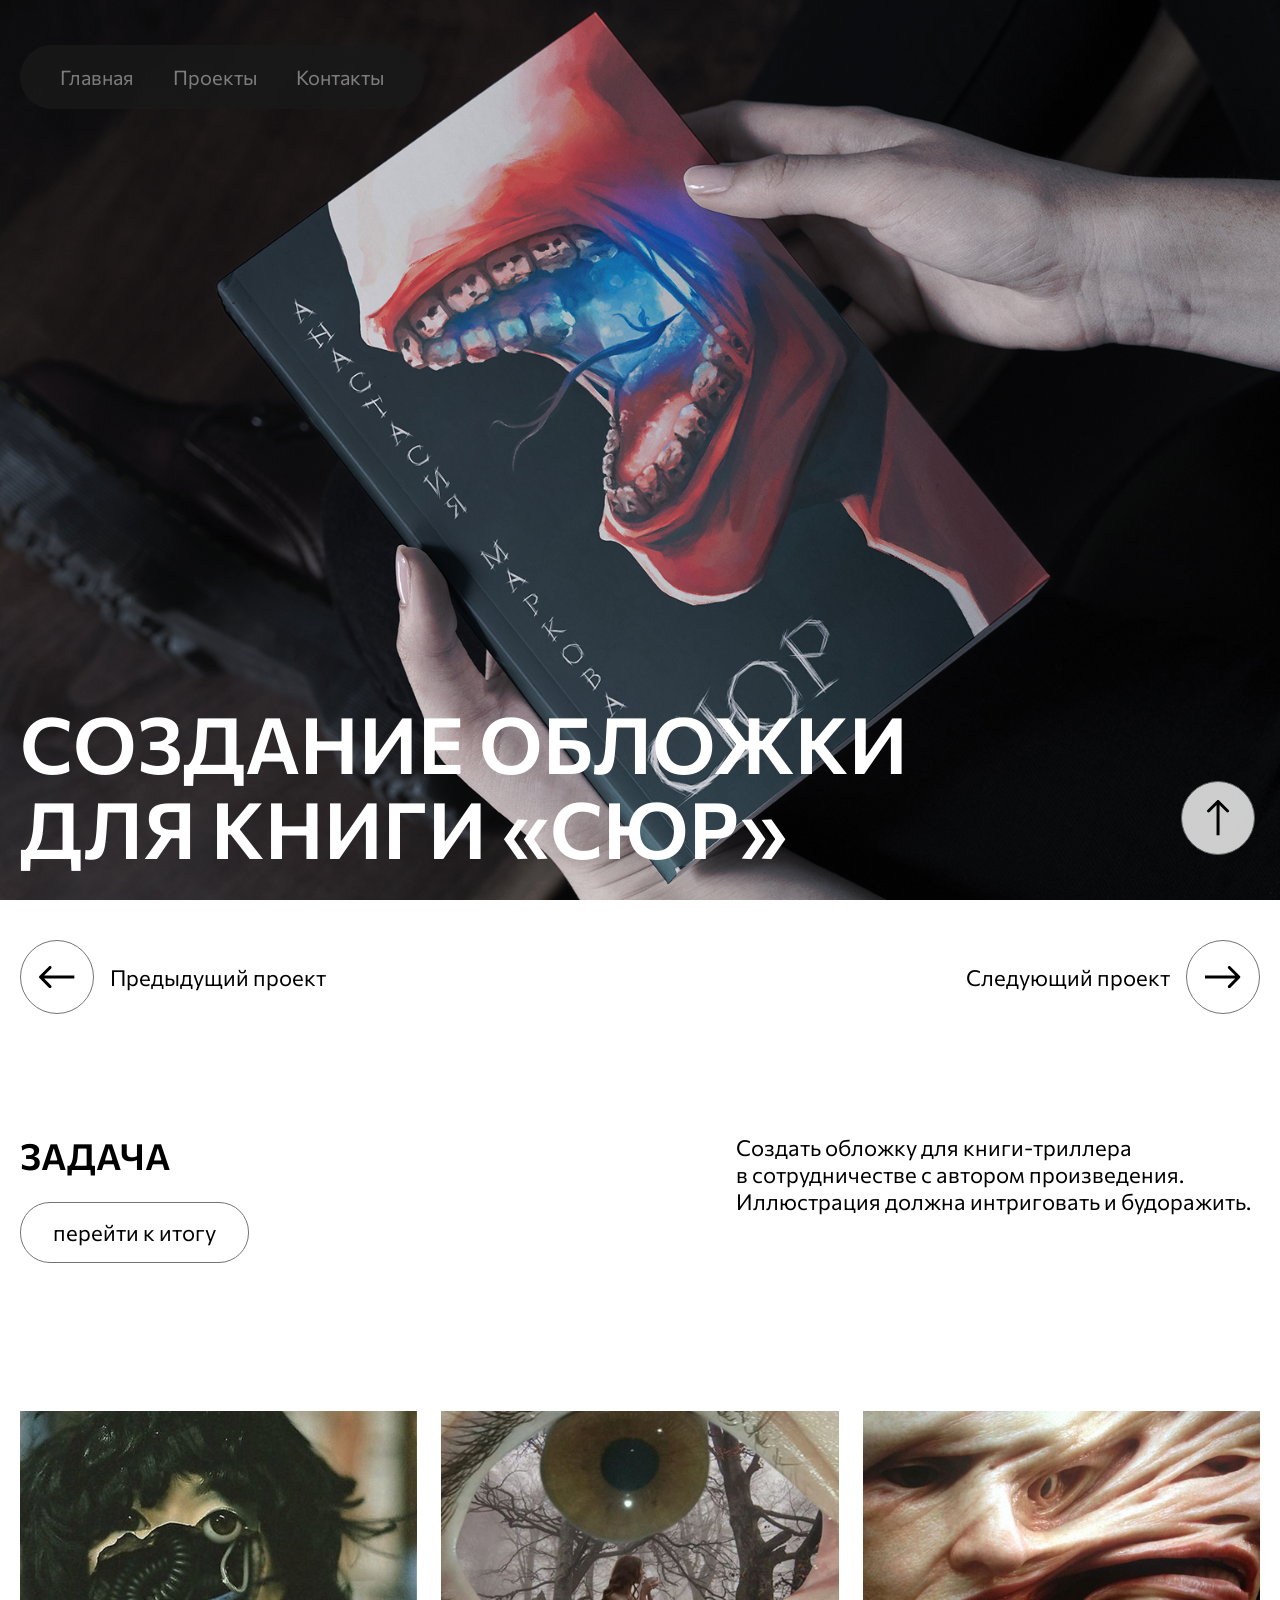
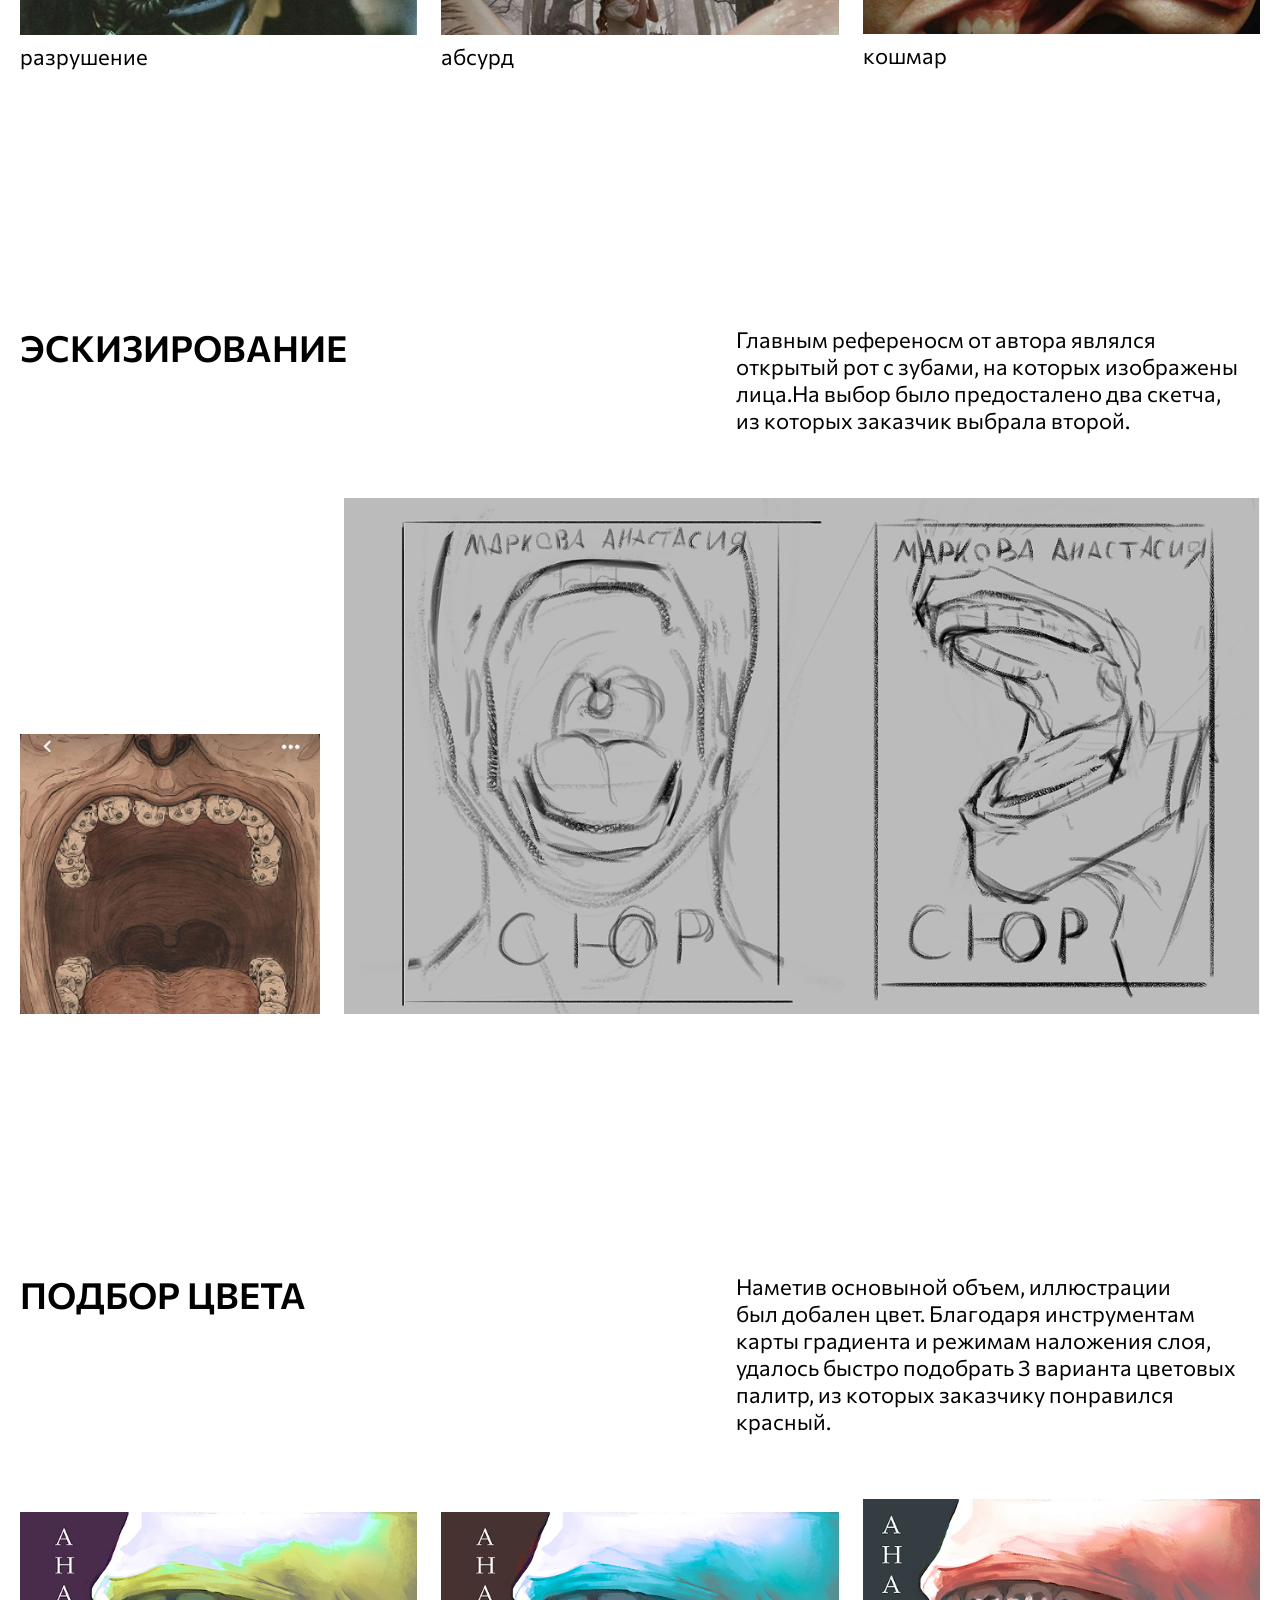
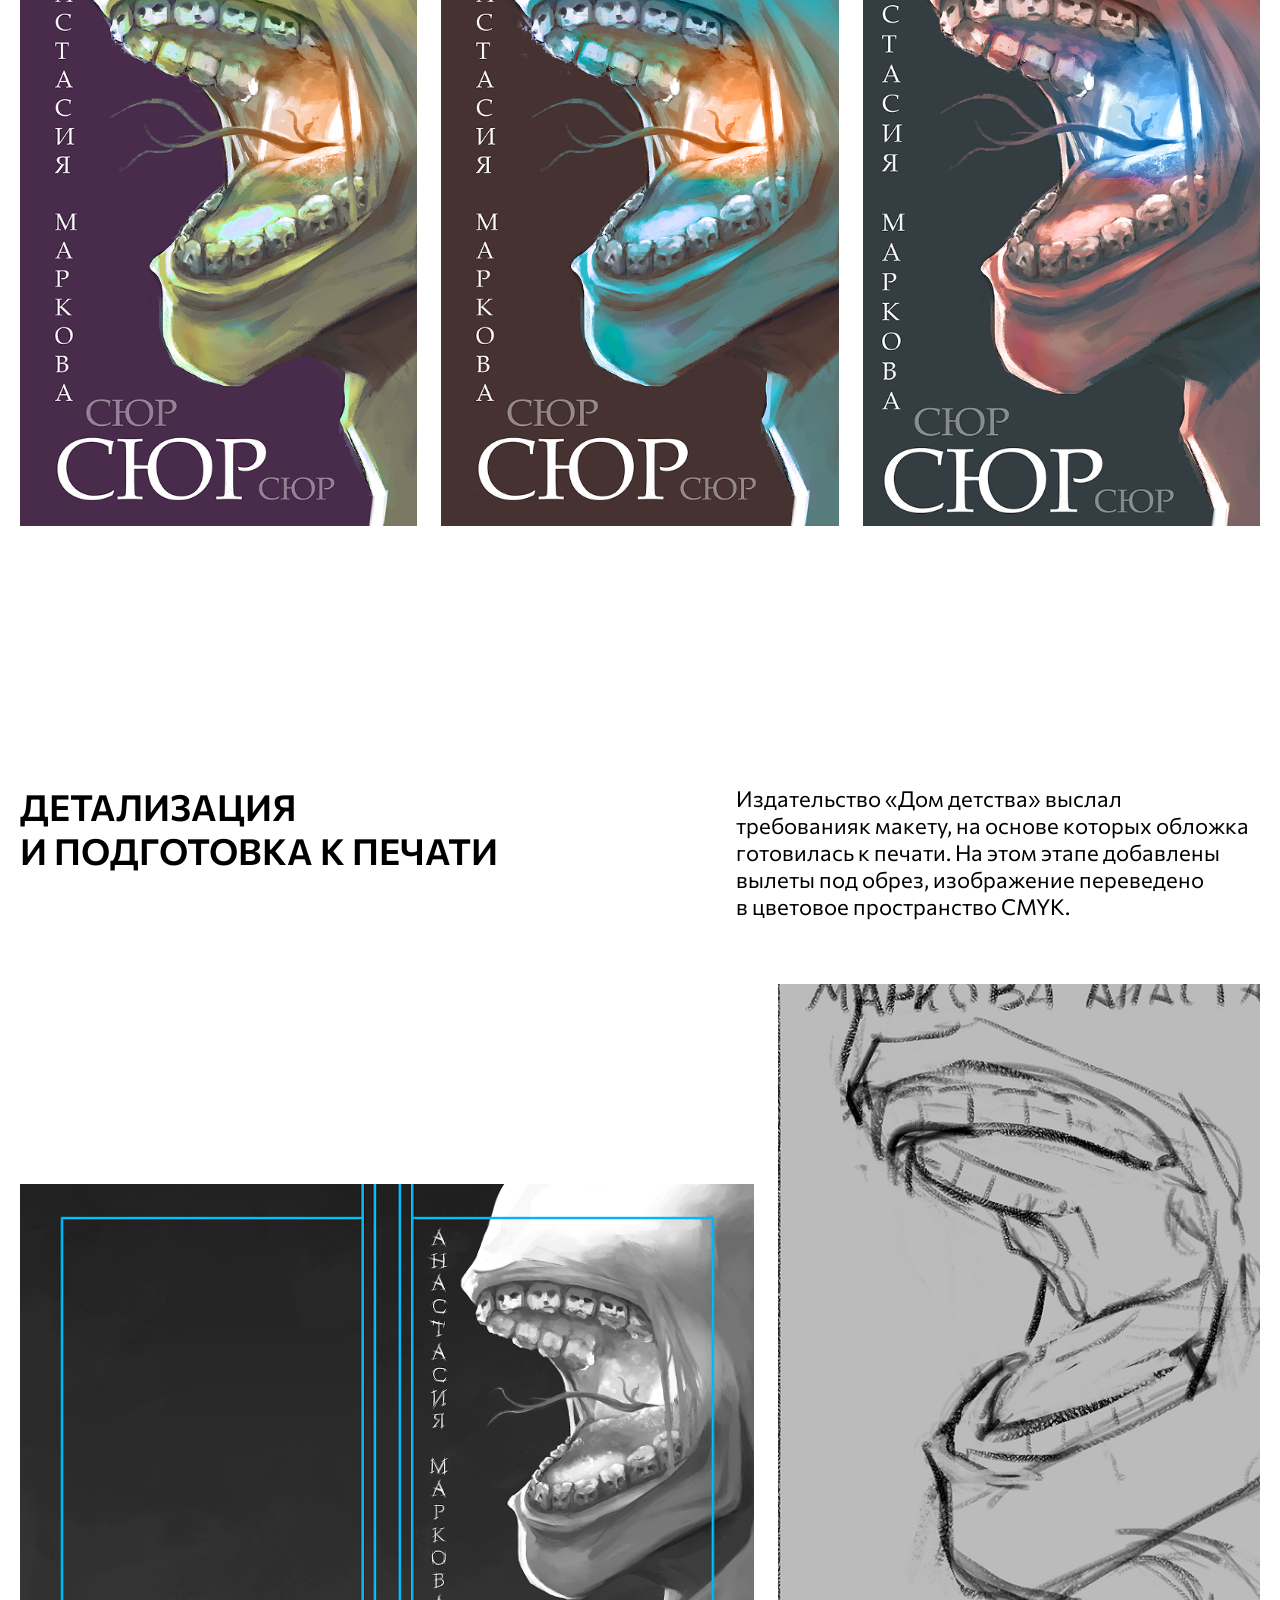
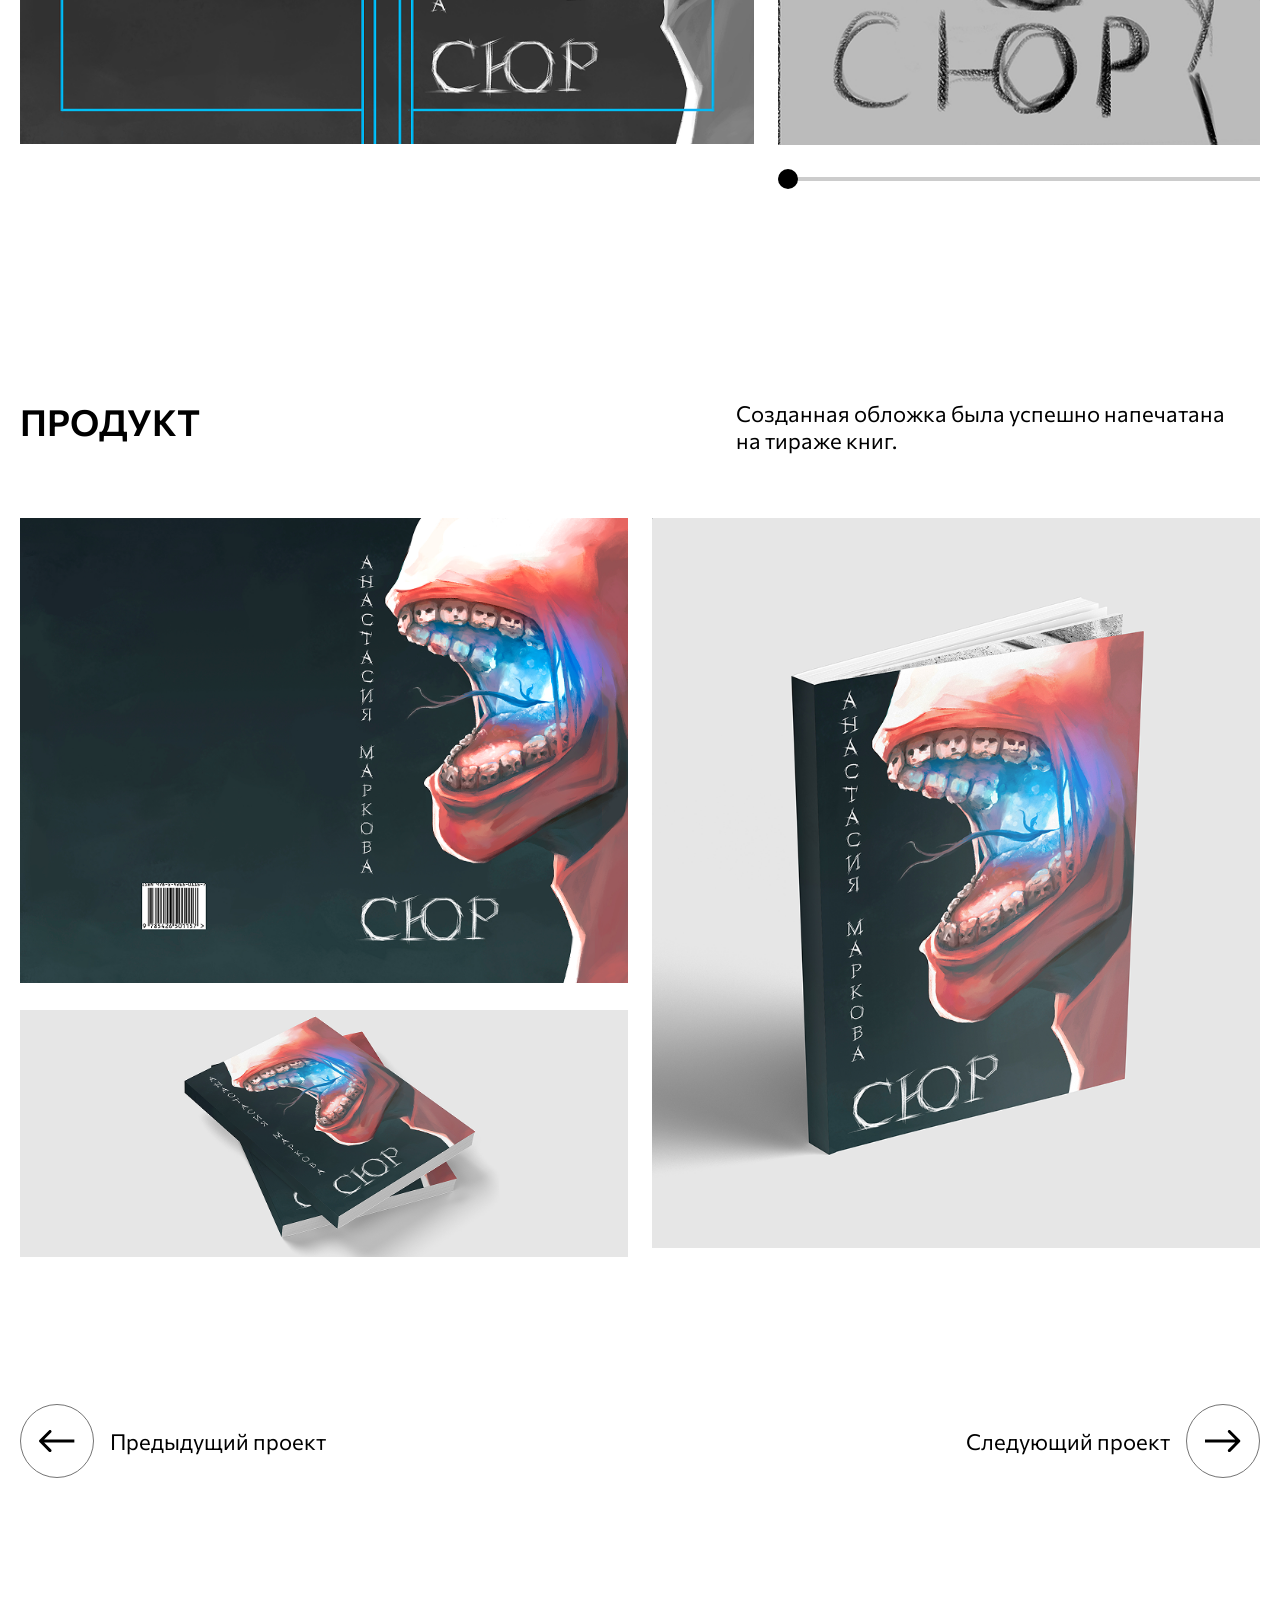
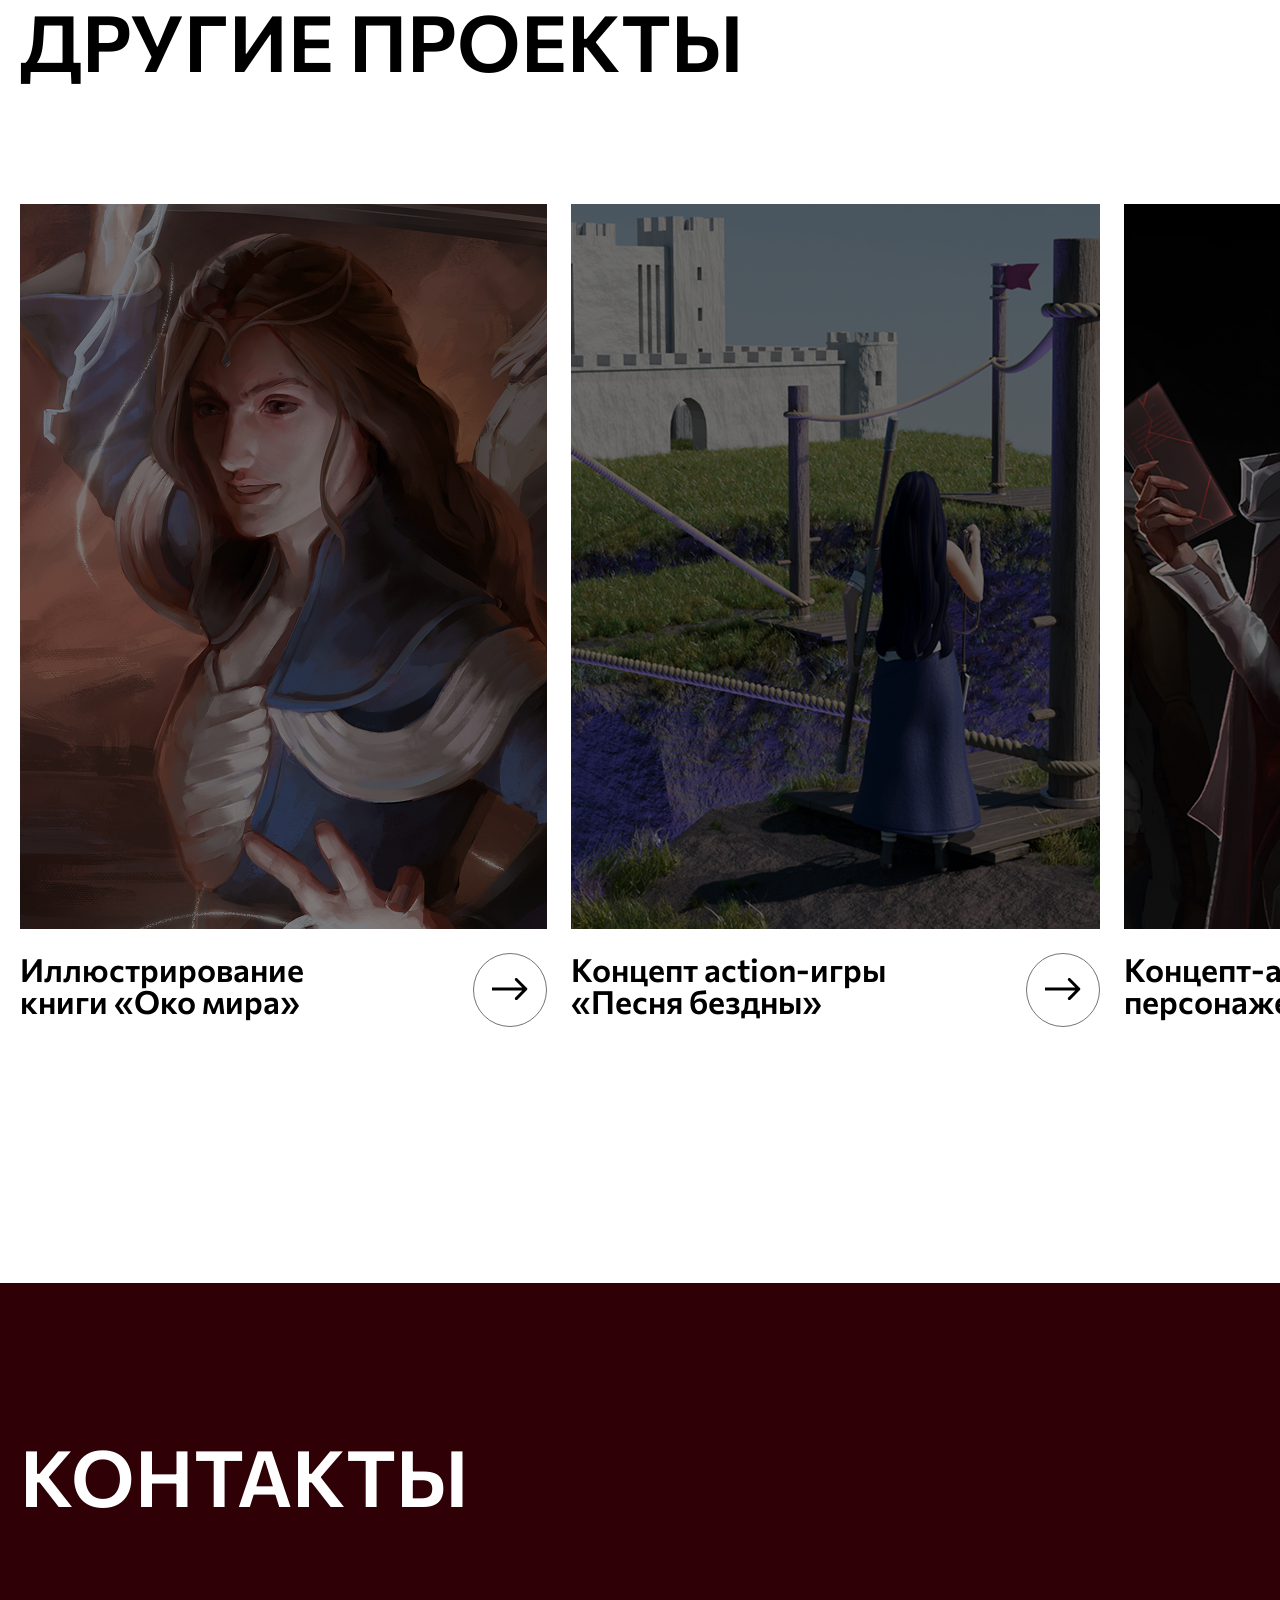
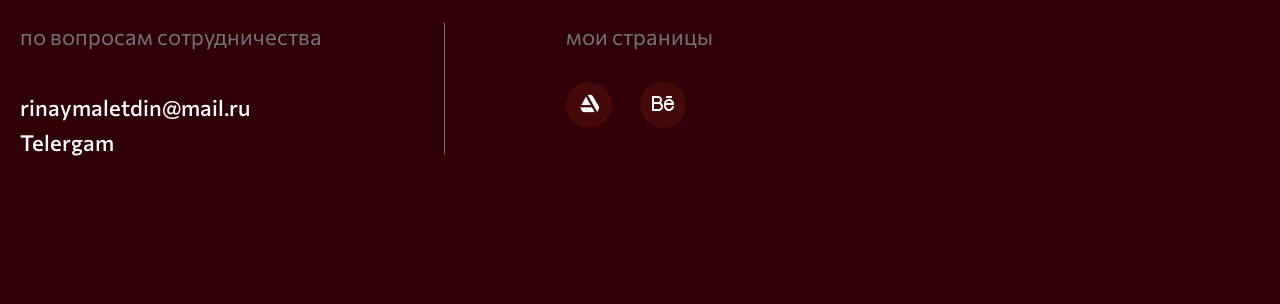
==== book.html @ d63401e6 "all" ====
<!DOCTYPE html>
<html lang="ru">
<head>
    <meta charset="UTF-8">
    <link rel="stylesheet" href="css/normalize.css">
    <link rel="stylesheet" href="css/reset.css">
    <link rel="stylesheet" type="text/css" href="css/main.css">
    <link rel="stylesheet" type="text/css" href="css/bloks.css">
    <link rel="stylesheet" type="text/css" href="css/glavnaya.css">
    <meta name="viewport" content="width=device-width, initial-scale=1.0">
    <title>Создание обложки
        для книги «Сюр»</title>
    <link rel="icon" href="assets/icons/logo-def.png" type="image/x-icon">
</head>
<body>

    <div class="container">
        <div class="navigation">
            <a href="index.html" class="navig" >Главная</a>
            <a href="" class="navig" id="scroll_proj">Проекты</a>
            <a href="" class="navig" id="scroll_info">Контакты</a>
        </div>
        
    </div>

    <div class="up_block" id="scroll_up">
        <div class="round up">
            <svg width="23" height="36" viewBox="0 0 23 36" fill="none" xmlns="http://www.w3.org/2000/svg">
                <path d="M12.1075 0.439373C11.5217 -0.146412 10.572 -0.146412 9.98622 0.439373L0.440274 9.98532C-0.145513 10.5711 -0.145513 11.5208 0.440274 12.1066C1.02606 12.6924 1.97581 12.6924 2.56159 12.1066L11.0469 3.62136L19.5322 12.1066C20.1179 12.6924 21.0677 12.6924 21.6535 12.1066C22.2393 11.5208 22.2393 10.5711 21.6535 9.98532L12.1075 0.439373ZM11.0469 35.3462L12.5469 35.3462L12.5469 1.50003L11.0469 1.50003L9.54688 1.50003L9.54688 35.3462L11.0469 35.3462Z" fill="black"/>
            </svg>
                                            
        </div>
    </div>

    <section class="shapka" id="scroll_up_end" style="background-image: url('../assets/images/book/shapo.png')">
        <div class="container">
            <h1 class="title">Создание обложки
                для&nbsp;книги&nbsp;«Сюр»</h1>
        </div>
    </section>

    <section class="poject">
        <div class="container">

            <div class="nextprev top">
                <div class="but_text">
                    <a href="game.html">
                        <div class="round left">
                            <svg width="36" height="23" viewBox="0 0 36 23" fill="none" xmlns="http://www.w3.org/2000/svg">
                                <path d="M0.440838 9.98524C-0.144947 10.571 -0.144947 11.5208 0.440838 12.1066L9.98678 21.6525C10.5726 22.2383 11.5223 22.2383 12.1081 21.6525C12.6939 21.0667 12.6939 20.117 12.1081 19.5312L3.62282 11.0459L12.1081 2.56062C12.6939 1.97483 12.6939 1.02508 12.1081 0.439297C11.5223 -0.14649 10.5726 -0.14649 9.98678 0.439297L0.440838 9.98524ZM35.3477 11.0459L35.3477 9.5459L1.5015 9.5459L1.5015 11.0459L1.5015 12.5459L35.3477 12.5459L35.3477 11.0459Z" fill="black"/>
                            </svg>                            
                        </div>
                    </a>

                    <p>Предыдущий проект</p>
                </div>

                <div class="but_text">
                    <p>Следующий проект</p>
                    <a href="pers.html">
                        <div class="round right">
                            <svg width="36" height="23" viewBox="0 0 36 23" fill="none" xmlns="http://www.w3.org/2000/svg">
                                <path d="M34.9068 12.1066C35.4926 11.5208 35.4926 10.571 34.9068 9.98524L25.3609 0.439297C24.7751 -0.14649 23.8253 -0.14649 23.2396 0.439297C22.6538 1.02508 22.6538 1.97483 23.2396 2.56062L31.7248 11.0459L23.2396 19.5312C22.6538 20.117 22.6538 21.0667 23.2396 21.6525C23.8253 22.2383 24.7751 22.2383 25.3609 21.6525L34.9068 12.1066ZM0 11.0459L-2.68527e-08 12.5459L33.8462 12.5459L33.8462 11.0459L33.8462 9.5459L2.68527e-08 9.5459L0 11.0459Z" fill="black"/>
                                </svg>                       
                        </div>
                    </a>
                </div>
            </div>





            <section class="reference block">

                <div class="podpis">
                    <div class="ref_left">
                        <h3>Задача</h3>
                        <div class="itog" id="scroll_itog">
                                <p>перейти к итогу</p>
                        </div>
                    </div>
                    <div class="ref_right">
                        <p>Создать обложку для&nbsp;книги-триллера в&nbsp;сотрудничестве с&nbsp;автором произведения. Иллюстрация должна интриговать и&nbsp;будоражить.</p>
                    </div>
                
                </div>

                <div class="three">
                    <div class="im_text">
                            <img src="assets/images/book/ref_1.png" alt="">
                            <p>разрушение</p>
                    </div>
                    <div class="im_text">
                            <img src="assets/images/book/ref_2.png" alt="">
                            <p>абсурд</p>
                    </div>
                    <div class="im_text">
                            <img src="assets/images/book/ref_3.png" alt="">
                            <p>кошмар</p>
                    </div>
                </div>
            </section>

            <section>
                <div class="article">
                    <h3>Эскизирование</h3>
                    <p>Главным референосм от&nbsp;автора являлся открытый рот с&nbsp;зубами, на&nbsp;которых изображены лица.На&nbsp;выбор было предосталено два скетча, из&nbsp;которых заказчик выбрала второй. </p>
                </div>
                <div class="with_little">
                    <div>
                        <img src="assets/images/book/tee.png" alt="">
                    </div>
                    <div>
                        <img src="assets/images/book/esk.png" alt="">
                    </div>
                </div>
            </section>

            <section>
                <div class="article">
                    <h3>Подбор цвета</h3>
                    <p>Наметив основыной объем, иллюстрации был&nbsp;добален цвет. Благодаря инструментам карты градиента и&nbsp;режимам наложения слоя, удалось быстро подобрать 3&nbsp;варианта цветовых палитр, из&nbsp;которых заказчику понравился красный. </p>
                </div>
                <div class="setka_3">
                    <div>
                        <img src="assets/images/book/col_1.png" alt="">
                    </div>
                    <div>
                        <img src="assets/images/book/col_2.png" alt="">
                    </div>
                    <div>
                        <img src="assets/images/book/col_3.png" alt="">
                    </div>
                </div>
            </section>

            <section>
                <div class="article">
                    <h3>Детализация <br>
                        и&nbsp;подготовка к&nbsp;печати</h3>
                    <p>Издательство «Дом детства» выслал требованияк макету, на&nbsp;основе которых обложка готовилась
                        к&nbsp;печати. На&nbsp;этом этапе добавлены вылеты
                        под&nbsp;обрез, изображение переведено в&nbsp;цветовое пространство CMYK.</p>
                </div>
                <div class="with_little">
                    <img src="assets/images/book/layout.png" alt="">
                        <div class="slider" style="padding-bottom: 0px;">
                            <div class="slider_image">
                                <img id="sliderImage2" src="assets/images/book/monstr_1.png" alt="">
                            </div>
                    
                            <div class="pols" style="padding-bottom: 0px; margin-bottom: -40px;">
                                <input 
                                    type="range" 
                                    min="1" 
                                    max="4" 
                                    step="1" 
                                    value="1" 
                                    class="range small"
                                    id="rangeSlider2"
                                >
                            </div>
                        </div>
                    </div>
            </section>

            <section class="l_one_r_two block end" id="scroll_itog_end">
                <div class="article">
                    <h3>Продукт</h3>
                    <p>Созданная обложка была успешно напечатана
                        на&nbsp;тираже книг.</p>
                </div>
                <div class="two">
                    <div class="vertic_two">
                        <div>
                            <img src="assets/images/book/cover.png" alt="">
                        </div>
                        <div>
                            <img src="assets/images/book/mock_small.png" alt="">
                        </div>
                    </div>
                    <div>
                        <img src="assets/images/book/mock_up.png" alt="">
                    </div>

                </div>
            </section>










        <div class="nextprev bott">
            <div class="but_text">
                <a href="game.html">
                    <div class="round left">
                        <svg width="36" height="23" viewBox="0 0 36 23" fill="none" xmlns="http://www.w3.org/2000/svg">
                            <path d="M0.440838 9.98524C-0.144947 10.571 -0.144947 11.5208 0.440838 12.1066L9.98678 21.6525C10.5726 22.2383 11.5223 22.2383 12.1081 21.6525C12.6939 21.0667 12.6939 20.117 12.1081 19.5312L3.62282 11.0459L12.1081 2.56062C12.6939 1.97483 12.6939 1.02508 12.1081 0.439297C11.5223 -0.14649 10.5726 -0.14649 9.98678 0.439297L0.440838 9.98524ZM35.3477 11.0459L35.3477 9.5459L1.5015 9.5459L1.5015 11.0459L1.5015 12.5459L35.3477 12.5459L35.3477 11.0459Z" fill="black"/>
                        </svg>                            
                    </div>
                </a>

                <p>Предыдущий проект</p>
            </div>

            <div class="but_text">
                <p>Следующий проект</p>
                <a href="pers.html">
                    <div class="round right">
                        <svg width="36" height="23" viewBox="0 0 36 23" fill="none" xmlns="http://www.w3.org/2000/svg">
                            <path d="M34.9068 12.1066C35.4926 11.5208 35.4926 10.571 34.9068 9.98524L25.3609 0.439297C24.7751 -0.14649 23.8253 -0.14649 23.2396 0.439297C22.6538 1.02508 22.6538 1.97483 23.2396 2.56062L31.7248 11.0459L23.2396 19.5312C22.6538 20.117 22.6538 21.0667 23.2396 21.6525C23.8253 22.2383 24.7751 22.2383 25.3609 21.6525L34.9068 12.1066ZM0 11.0459L-2.68527e-08 12.5459L33.8462 12.5459L33.8462 11.0459L33.8462 9.5459L2.68527e-08 9.5459L0 11.0459Z" fill="black"/>
                            </svg>                       
                    </div>
                </a>
            </div>
        </div>
    </div>

</section>

<section class="other" id="end_scroll_proj">
            <div class="container">
                <h1>
                    Другие проекты
                </h1>
                <div class="hor_scroll">
                    <div class="kletka">
                        <div class="klet_im">
                            <a href="oko.html">
                                <img src="assets/images/other_oko.png" alt="">
                            </a>
                        </div>
                        <div class="kletka_niz">
                            <h4>
                                Иллюстрирование книги «Око&nbsp;мира»
                            </h4>
                            <a href="oko.html">
                                <div class="round right">
                                        <svg width="36" height="23" viewBox="0 0 36 23" fill="none" xmlns="http://www.w3.org/2000/svg" >
                                            <path  d="M34.9068 12.1066C35.4926 11.5208 35.4926 10.571 34.9068 9.98524L25.3609 0.439297C24.7751 -0.14649 23.8253 -0.14649 23.2396 0.439297C22.6538 1.02508 22.6538 1.97483 23.2396 2.56062L31.7248 11.0459L23.2396 19.5312C22.6538 20.117 22.6538 21.0667 23.2396 21.6525C23.8253 22.2383 24.7751 22.2383 25.3609 21.6525L34.9068 12.1066ZM0 11.0459L-2.68527e-08 12.5459L33.8462 12.5459L33.8462 11.0459L33.8462 9.5459L2.68527e-08 9.5459L0 11.0459Z" fill="black"/>
                                        </svg>                   
                                </div>
                             </a>
                        </div>
                    </div>
    
                    <div class="kletka">
                        <div class="klet_im">
                            <a href="game.html">
                                <img src="assets/images/other_game.png" alt="">
                            </a>
                        </div>
                        <div class="kletka_niz">
                            <h4>
                                Концепт action-игры «Песня бездны»
                            </h4>
                            <a href="game.html">
                                <div class="round right">
                                    <svg width="36" height="23" viewBox="0 0 36 23" fill="none" xmlns="http://www.w3.org/2000/svg">
                                        <path d="M34.9068 12.1066C35.4926 11.5208 35.4926 10.571 34.9068 9.98524L25.3609 0.439297C24.7751 -0.14649 23.8253 -0.14649 23.2396 0.439297C22.6538 1.02508 22.6538 1.97483 23.2396 2.56062L31.7248 11.0459L23.2396 19.5312C22.6538 20.117 22.6538 21.0667 23.2396 21.6525C23.8253 22.2383 24.7751 22.2383 25.3609 21.6525L34.9068 12.1066ZM0 11.0459L-2.68527e-08 12.5459L33.8462 12.5459L33.8462 11.0459L33.8462 9.5459L2.68527e-08 9.5459L0 11.0459Z" fill="black"/>
                                        </svg>                       
                                </div>
                            </a>
                        </div>
                    </div>
    
                    <div class="kletka">
                        <div class="klet_im">
                            <a href="pers.html">
                                <img src="assets/images/other_pers.png" alt="">
                            </a>
                        </div>
                        <div class="kletka_niz">
                            <h4>
                                Концепт-арт персонажей
                            </h4>
                            <a href="pers.html">
                                <div class="round right">
                                    <svg width="36" height="23" viewBox="0 0 36 23" fill="none" xmlns="http://www.w3.org/2000/svg">
                                        <path d="M34.9068 12.1066C35.4926 11.5208 35.4926 10.571 34.9068 9.98524L25.3609 0.439297C24.7751 -0.14649 23.8253 -0.14649 23.2396 0.439297C22.6538 1.02508 22.6538 1.97483 23.2396 2.56062L31.7248 11.0459L23.2396 19.5312C22.6538 20.117 22.6538 21.0667 23.2396 21.6525C23.8253 22.2383 24.7751 22.2383 25.3609 21.6525L34.9068 12.1066ZM0 11.0459L-2.68527e-08 12.5459L33.8462 12.5459L33.8462 11.0459L33.8462 9.5459L2.68527e-08 9.5459L0 11.0459Z" fill="black"/>
                                        </svg>                       
                                </div>
                            </a>
                        </div>
                    </div>
    
                    <div class="kletka">
                        <div class="klet_im">
                            <a href="geely.html">
                                <img src="assets/images/other_geely.png" alt="">
                            </a>
                        </div>
                        <div class="kletka_niz">
                            <h4>
                                Оформление выставки&nbsp;Geely
                            </h4>
                            <a href="geely.html">
                                <div class="round right">
                                    <svg width="36" height="23" viewBox="0 0 36 23" fill="none" xmlns="http://www.w3.org/2000/svg">
                                        <path d="M34.9068 12.1066C35.4926 11.5208 35.4926 10.571 34.9068 9.98524L25.3609 0.439297C24.7751 -0.14649 23.8253 -0.14649 23.2396 0.439297C22.6538 1.02508 22.6538 1.97483 23.2396 2.56062L31.7248 11.0459L23.2396 19.5312C22.6538 20.117 22.6538 21.0667 23.2396 21.6525C23.8253 22.2383 24.7751 22.2383 25.3609 21.6525L34.9068 12.1066ZM0 11.0459L-2.68527e-08 12.5459L33.8462 12.5459L33.8462 11.0459L33.8462 9.5459L2.68527e-08 9.5459L0 11.0459Z" fill="black"/>
                                        </svg>                       
                                </div>
                            </a>
                        </div>
                    </div>
    
                </div>
            </div>
                    
                    
                
</section>


<footer>
        <div class="container">
            <h1>
                Контакты
            </h1>

            <div class="info" id="end_scroll_info">
                <div class="qwestions">
                    <div class="qw_title">
                        <p>по вопросам сотрудничества</p>
                    </div>

                    <div class="qw_them">
                        <p>rinaymaletdin@mail.ru</p>
                        <a href="https://t.me/rinaymm">
                            Telergam
                        </a>
                    </div>
                </div>

                <div class="line">
                </div>

                <div class="social">
                    <div class="so_title">
                        <p>мои страницы</p>
                    </div>

                    <div class="buttons_block">
                        <a href="">
                            <div class="so_but">
                                <img src="assets/icons/artstation.png" alt="">
                            </div>
                        </a>

                        <a href="">
                            <div class="so_but">
                                <img src="assets/icons/behance.png" alt="">
                            </div>
                    </a>
                    </div>
                </div>
            </div>

        </div>
        
 </footer>

    <script src="script/script.js" defer></script>
</body>
</html>
---- css/main.css ----
@font-face {
    font-family: "CommissionerR";
    src:url('../assets/fonts/Commissioner-Regular.ttf');
}

@font-face {
    font-family: "CommissionerSB";
    src:url('../assets/fonts/Commissioner-SemiBold.ttf');
}

@font-face {
    font-family: "CommissionerME";
    src:url('../assets/fonts/Commissioner-Medium.ttf');
}

:root{
    --darkred: #2F0006;
    --grey: #1A1A1A;
    --blackred: #240000;
    --cherry: #450909;
    --red: #AC0B0D;
    --pink: #F00003;
    --lightgrey: #323232;
    --middle: #747474;
}


body{
    overflow-x: hidden;
}

h1{
    font-size: 78px;
    font-family: "CommissionerSB";
    text-transform: uppercase;
    color: white;
    line-height: 109%;
}

h2{
    font-size: 47px;
    font-family: "CommissionerSB";
    text-transform: uppercase;
}

h3 {
    font-size: 36px;
    font-family: "CommissionerSB";
    text-transform: uppercase;
    line-height: 121%;
}

h4{
    font-size: 32px;
    font-family: "CommissionerSB";
}
p {
    font-size: 22px;
    font-family: "CommissionerR";
    line-height: 27px;
}

.navig{
    font-size: 20px;
    font-family: "CommissionerR";
}

.subtext{
    font-size: 17px;
    font-family: "CommissionerR";
}

.smalesttext{
    font-size: 14px;
    font-family: "CommissionerR";
}

a{
    text-decoration: none;
    color: white;
}

.container{
    max-width: 1620px;
    padding: 0 20px;
    margin: 0 auto;
}

/*_______________________________________Навигация__________________________________________________________*/

.navigation{
     position: fixed;
    top: 45px;
     z-index: 1000;
  
    display: flex;
    flex-wrap: wrap;
    flex-direction: row;
    gap: 39px;

    background-color: var(--grey);
    border-radius: 50px;
    padding: 22px 40px;
    opacity: 80%;

    transition: transform 0.3s ease, opacity 0.3s ease;
}


.navigation a{
    color: #999999;
    transition: 0.2s;
}

.navigation a:hover{
    color: white;
}

.navigation a:active{
    color: var(--pink);

}

.navigation.hide {
    transform: translateY(-150%);
}

.back{
    position: fixed;
    top: 45px;
     z-index: 1000;
  
    display: flex;
    flex-wrap: wrap;
    flex-direction: row;
    gap: 39px;


}
/*_______________________________________Шапка__________________________________________________________*/



.shapka{
    max-width: 100%;
    min-width: 1000px;
    height: auto;  
    background-size: cover; 
    background-position: top;
    background-repeat: no-repeat;
    height: 100vh;
}

.title{
    padding-top: 700px;
    max-width: 1000px;

}

/*_______________________________________Наверх__________________________________________________________*/

.up{
    transform: rotateY('90');
    position: fixed;
    align-self: end;
    bottom: 45px;
    z-index: 1000;
    right: 25px;

    background: white;
    opacity: 80%;
    cursor: pointer;

}



/*_______________________________________Навигация между__________________________________________________________*/

.but_text{
    display: flex;
    justify-content: center;
    align-items: center;
    gap: 16px;
}

.nextprev{

    display: flex;
    flex-direction: row;
    gap: 24px;
    justify-content: space-between;

}

.round path{
    transition: 0.2s;
}

.round:hover path {
    fill: var(--red);
}

.round:active path {
    fill: var(--pink);
}

.round{
    border-radius: 50px;
    width: 72px;
    height: 72px;
    border: 1px solid var(--middle);
    display: flex;
    align-items: center;
    justify-content: center;
    transition: 0.2s;
}

.round:hover{
    border: 1px solid var(--red);
}

.round:active{
    border: 1px solid var(--pink);
}

.top{
    padding-top: 40px;
    padding-bottom: 120px;
}

.bott{
    padding-bottom: 120px;
}






/* Футтер */


footer{
    background-color: var(--darkred);
    padding-top: 150px;
    padding-bottom: 150px;
}

footer h1{
    padding-bottom: 105px;
}


.info{
    display: flex;
    max-width: 693px;
    justify-content: space-between;
    gap: 24px;
    flex-direction: row;
}

.qwestions{
    display: flex;
    flex-direction: column;
    gap: 12px;
}

.qw_them{
    display: flex;
    flex-direction: column;
    gap: 11px;
}

.qw_them p{
    font-family: "CommissionerME";
    color: white;
}

.qw_them a{
    font-family: "CommissionerME";
    color: white;
    font-size: 22px;
}

.qw_them a:hover{
    color: var(--red);
}
.qw_them a:active{
    color: var(--pink);
}




.qw_title{
    padding-bottom: 32px;
    color: var(--middle);
}

.so_title{
    padding-bottom: 32px;
    color: var(--middle);
}


.line {
    width: 1px;
    background: var(--middle);
}

.buttons_block{
    display: flex;
    flex-direction: row;
    gap: 28px;
}

.so_but{
    background: var(--cherry);
    height: 46px;
    width: 46px;
    border-radius: 30px;
    align-content: center;
    text-align: center;
    transition: 0.2s;
}

.so_but:hover{
    background: var(--red);
}

.so_but:active{
    background: var(--pink);
}
---- css/bloks.css ----
.article{
    display: flex;
    justify-content: space-between;
    flex-direction: row;
    gap: 24px;
    padding-bottom: 64px;
}

.article p{
    max-width: 524px;
}

.block{
    padding-bottom: 256px;
}



/* РЕФЕРЕНСЫ */
.podpis{
    display: flex;
    flex-direction: row;
    justify-content: space-between;
    gap: 24px;
}

.ref_right{
    max-width: 524px;
    padding-bottom: 196px;
}

.itog{
    border-radius: 30px;
    border: 1px solid var(--middle);
    padding: 16px 32px;
    margin-top: 24px;
    color: black;
    background: white;

    cursor: pointer;
}

.itog:hover{
    border: 1px solid var(--red);
    color: var(--red);
}

.itog:active{
    border: 1px solid var(--pink);
    color: var(--pink);
}



.three{
    display: flex;
    flex-direction: row;
    gap: 24px;
    flex-wrap: nowrap;
}
.im_text{
    display: flex;
    flex-direction: column;
    gap: 8px;
}

.im_text img{
    max-width: 100%;

}


/* ДВА и ОДИН */

.two{
    display: flex;
    flex-direction: row;
    gap: 24px;
    flex-wrap: nowrap;
    padding-bottom: 24px;
}

.two img{
    max-width: 100%;
}

.one_im img{
    max-width: 100%;
}

/* ОДИН СЛЕВА ДВА СПРАВА */

.vertic_two{
    display: flex;
    flex-direction: column;
    gap: 24px;
}

.end{
    padding-bottom: 120px;
}

/* ВНИЗУ С МАЛЕНЬКИМ */

.with_little{
    display: flex;
    flex-direction: row;
    justify-content: space-between;
    gap: 24px;
    align-items: end;

    padding-bottom: 256px;
}
.with_little img{
    max-width: 100%;
    min-width: 300px;
}
/* ТРИПОДРЯД */

.setka_3{
    display: flex;
    flex-direction: row;
    justify-content: space-between;
    gap: 24px;
    align-items: end;

    padding-bottom: 256px;
}

.setka_3 img{
    max-width: 100%;
}

/* ДВА */

.setka_2{
    display: flex;
    flex-direction: row;
    justify-content: space-between;
    gap: 24px;
    align-items: end;

    padding-bottom: 256px;

}

.setka_2 img{
    width: 100%;
    max-width: 798px;
    min-width: auto;
    display: block;
}
/* СЛАЙДЕР СЛАЙДЕР */

.slider{
    padding-bottom: 256px;
    display: flex;
    flex-direction: column;
    justify-content: end;
}

.slider_image {
    width: 100%;
    margin-bottom: 20px;
    overflow: hidden;
}

.slider_image img {
    max-width:100%;
}

/* RANGE */
.range {
    width: 658px;
    appearance: none;
    height: 4px;
    background: #ccc;
    outline: none;
}

.small{
    width: 100%;
}

.pols{
    text-align: end;
    padding-bottom: 120px;
}

/* ползунок */
.range::-webkit-slider-thumb {
    appearance: none;
    width: 20px;
    height: 20px;
    background: black;
    border-radius: 50%;
    cursor: pointer;
    transition: 0.2s;
}

.range::-webkit-slider-thumb:active {
    appearance: none;
    width: 25px;
    height: 25px;
    background: var(--red);
    border-radius: 50%;
    cursor: pointer;
}

/* Firefox */
.range::-moz-range-thumb {
    width: 20px;
    height: 20px;
    background: black;
    border-radius: 50%;
    cursor: pointer;
    transition: 0,2s;
}

/* КАРУСЕЛЬ КАРУСЕЛЬ */

.kar_next{
    display: flex;
    flex-direction: row;
    gap: 64px;
    justify-content: end;
    padding-top: 24px;
}



/* ДРУГИЕ ПРОЕКТЫ */

.other h1{
    color: black;
    padding-bottom: 120px;
}


.other{
    padding-bottom: 256px;
}


.hor_scroll{
    display: flex;
    flex-direction: row;
    flex-wrap: nowrap;
    gap: 24px;

    overflow-y:hidden;
    overflow-x: visible;
    scroll-behavior: auto;

    margin-left: calc(-1 * clamp(16px, 10vw, 150px));
    margin-right: calc(-1 * clamp(16px, 10vw, 150px));
  
    padding-left: clamp(16px, 10vw, 150px);
    padding-right: clamp(16px, 10vw, 150px);

}


.hor_scroll::-webkit-scrollbar {
    display: none; 
}

.kletka{
    display: flex;
    flex-direction: column;
    gap: 24px;
}

.kletka_niz{
    display: flex;
    flex-direction: row;
    justify-content: space-between;

}

.kletka_niz h4{
    max-width: 356px;
}

.klet_im{
    position: relative;
    height: 725px;
}

.klet_im::before {
    content: "";
    position: absolute;
    inset: 0;

    background: rgba(0, 0, 0, 0.5);
    pointer-events: none;

    opacity: 1;
    transition: opacity 0.3s ease;
}

.klet_im:hover::before {
    opacity: 0;
}
---- css/glavnaya.css ----
.index{
    padding-top: 268px;
    padding-bottom: 16px;
}



.diff h3{
    color: white;
    text-transform:none;
    font-family: "CommissionerME";

}

.shapka{
    max-width: 100%;
    min-width: 1000px;
    height: auto;  
    background-size: cover; 
    background-position: top;
    background-repeat: no-repeat;
    height: 100vh;
}


.name{
    display: flex;
    flex-direction: column;
    gap: 520px;
}

.graf h3{
    font-family: "CommissionerR";
}

.big_title{
    padding-top: 256px;
    padding-bottom: 120px;
}



.block_me{
    display: flex;
    justify-content: space-between;
    align-items: end;
    flex-direction: row;
    gap: 24px;
    flex-wrap: nowrap;
    padding-bottom: 256px;
}

.block_me h3{
    text-transform:none;
    padding-bottom: 20px;
}

.me_text{
    width: 100%;
}

.boring{
    display: flex;
    align-items: start;
    flex-direction: row;
    gap: 96px;
    padding-bottom: 40px;
    max-width: 1072px;
}

.all{
    display: flex;
    justify-content: space-between;
    flex-direction: row;
    flex-direction: column;
    gap: 16px;
    max-width: 668px;
}

.s_line{
    display: flex;
    justify-content: space-between;
    flex-direction: row;
    gap: 24px;
}

.sp_tags{
    display: flex;
    justify-content: space-between;
    flex-direction: row;
}

.tag{
    font-size: 17px;
    font-family: "CommissionerR";
    color: black;
    border: 1px solid var(--lightgrey);
    border-radius: 30px;
    padding: 16px 32px;
}


.me_photo img{
    width: 524px;
    height: auto;
}


.skills h1{
    color: black;
}

.content_skills{
    display: flex;
    justify-content: space-between;
    align-items: flex-start;
    column-gap: 24px;

}

.skills_text p{
    color: black;
    width: 390px;
}

.skills_numbers{

    opacity: 0;
    transform: translateY(100px);
    
    width: 1040px;
    display: flex;
    flex-direction: row;
    justify-content: space-between;
    row-gap: 75px;
    column-gap: 75px;
    flex-wrap: wrap;

}

.skills_numbers.element-show {
    opacity: 1;
    transition: all 1.5s;
    transform: translateY(0%);
}









.block_proj{
    display: flex;
    justify-content: space-between;
    flex-direction: row;
    align-content: flex-start;
    height: 980px;
    gap: 24px;

    padding-bottom: 256px;
}

.vertic{
    display: flex;
    flex-direction: column;
    gap: 8px;
    overflow-y: auto;
    max-height: 100%;
}
.vertic::-webkit-scrollbar {
    display: none; 
}

.vertic_item{
    position: relative;
    cursor: pointer;

    color: white;
    font-size: 22px;
    font-family: "CommissionerR";
}

.vertic_item span{
    padding: 8px;
}

.vertic_item img {
    width: 100%;
    display: block;
}

.vertic_item::before {
    content: "";
    position: absolute;
    inset: 0;
    background: rgba(0,0,0,0.6);
    transition: 0.3s;
}

.vertic_item.active::after {
    content: "";
    position: absolute;
    top: 0;
    right: 0;
    width: 15px;
    height: 100%;
    background: linear-gradient(to bottom, rgb(172, 11, 13),  rgb(59, 0, 5));
}

.vertic_item span {
    position: absolute;
    bottom: 10px;
    left: 10px;
    color: white;
    z-index: 2;
}

.vertic_item:hover::before {
    background: rgba(0,0,0,0);
}

.vertic_item.active::before {
    background: rgba(0,0,0,0);
}

/* ПРАВАЯ ЧАСТЬ */
.prew {
    flex: 1;
    position: relative;

    display: flex;
    justify-content: flex-end; 
}

/* БЛЮР */
.prew::before {
    content: '';
    position: absolute;
    bottom: 0;
    left: -24px;
    right: 0;
    height: 406px;

    backdrop-filter: blur(11px);
    -webkit-backdrop-filter: blur(11px);

    mask-image: linear-gradient(
        to bottom,
        transparent 0%,
        black 100%
    );

    z-index: 5;
    pointer-events: none;
}

/* ГРАДИЕНТ */
.prew::after {
    content: '';
    position: absolute;
    bottom: 0;
    left: -24px;
    right: 0;
    height: 406px;

    background: linear-gradient(
        to bottom,
        transparent 0%,
        rgb(215, 214, 219) 100%
    );

    z-index: 6;
    pointer-events: none;
}



/* Если нужно более плавное размытие с маской */
.prew_inner {
    position: relative;
    width: 55%;
    height: 100%;
}


.prew_inner img {
    position: absolute;
    inset: 0;

    transition: 
        opacity 0.1s ease,
        transform 0.5s ease,
        filter 0.1s ease;
}

/* текущая */
.prew_inner img.active {
    opacity: 1;
    transform: scale(1);
    filter: blur(0);
    z-index: 2;

    filter: blur(0px);
    transition: filter 0.3s ease;
}


/* уходящая */
.prew_inner img.out {
    opacity: 0;
    transform: scale(1.1);
    filter: blur(8px);
    z-index: 1;
}

/* новая (до появления) */
.prew_inner img.next {
    opacity: 0;
    transform: scale(1.1);
    filter: blur(10px);
    z-index: 3;
}


.triangle{
    margin-left: -24px;
}


.text_proj{
    display: flex;
    flex-direction: column;
    gap: 32px;
    padding-top: 226px;

    z-index: 7;

    transition: 
        opacity 0.3s ease,
        transform 0.4s ease;
}

.text_proj.fade-out {
    opacity: 0;
    transform: translateY(20px);
}

.text_proj.fade-in {
    opacity: 1;
    transform: translateY(0);
}

.text_proj h3{
    max-width: 527px;
}

.desc{
    max-width: 498px;
}

.tags{
    display: flex;
    flex-direction: row;
    gap: 8px;
}

.p_tags{
    font-size: 14px;
    font-family: "CommissionerR";
    color: black;
    border: 1px solid var(--lightgrey);
    border-radius: 30px;
    padding: 13px 24px;
}

.line_p{
    height: 1px;
    width: 387px;
    background: var(--middle);
}

.year{
    color: black;
    font-family: "CommissionerSB";
    font-size: 20px;
}

.pereyty{
    display: flex;
    flex-direction: row;
    gap: 16px;
    text-align: left;
    align-items: center;
}
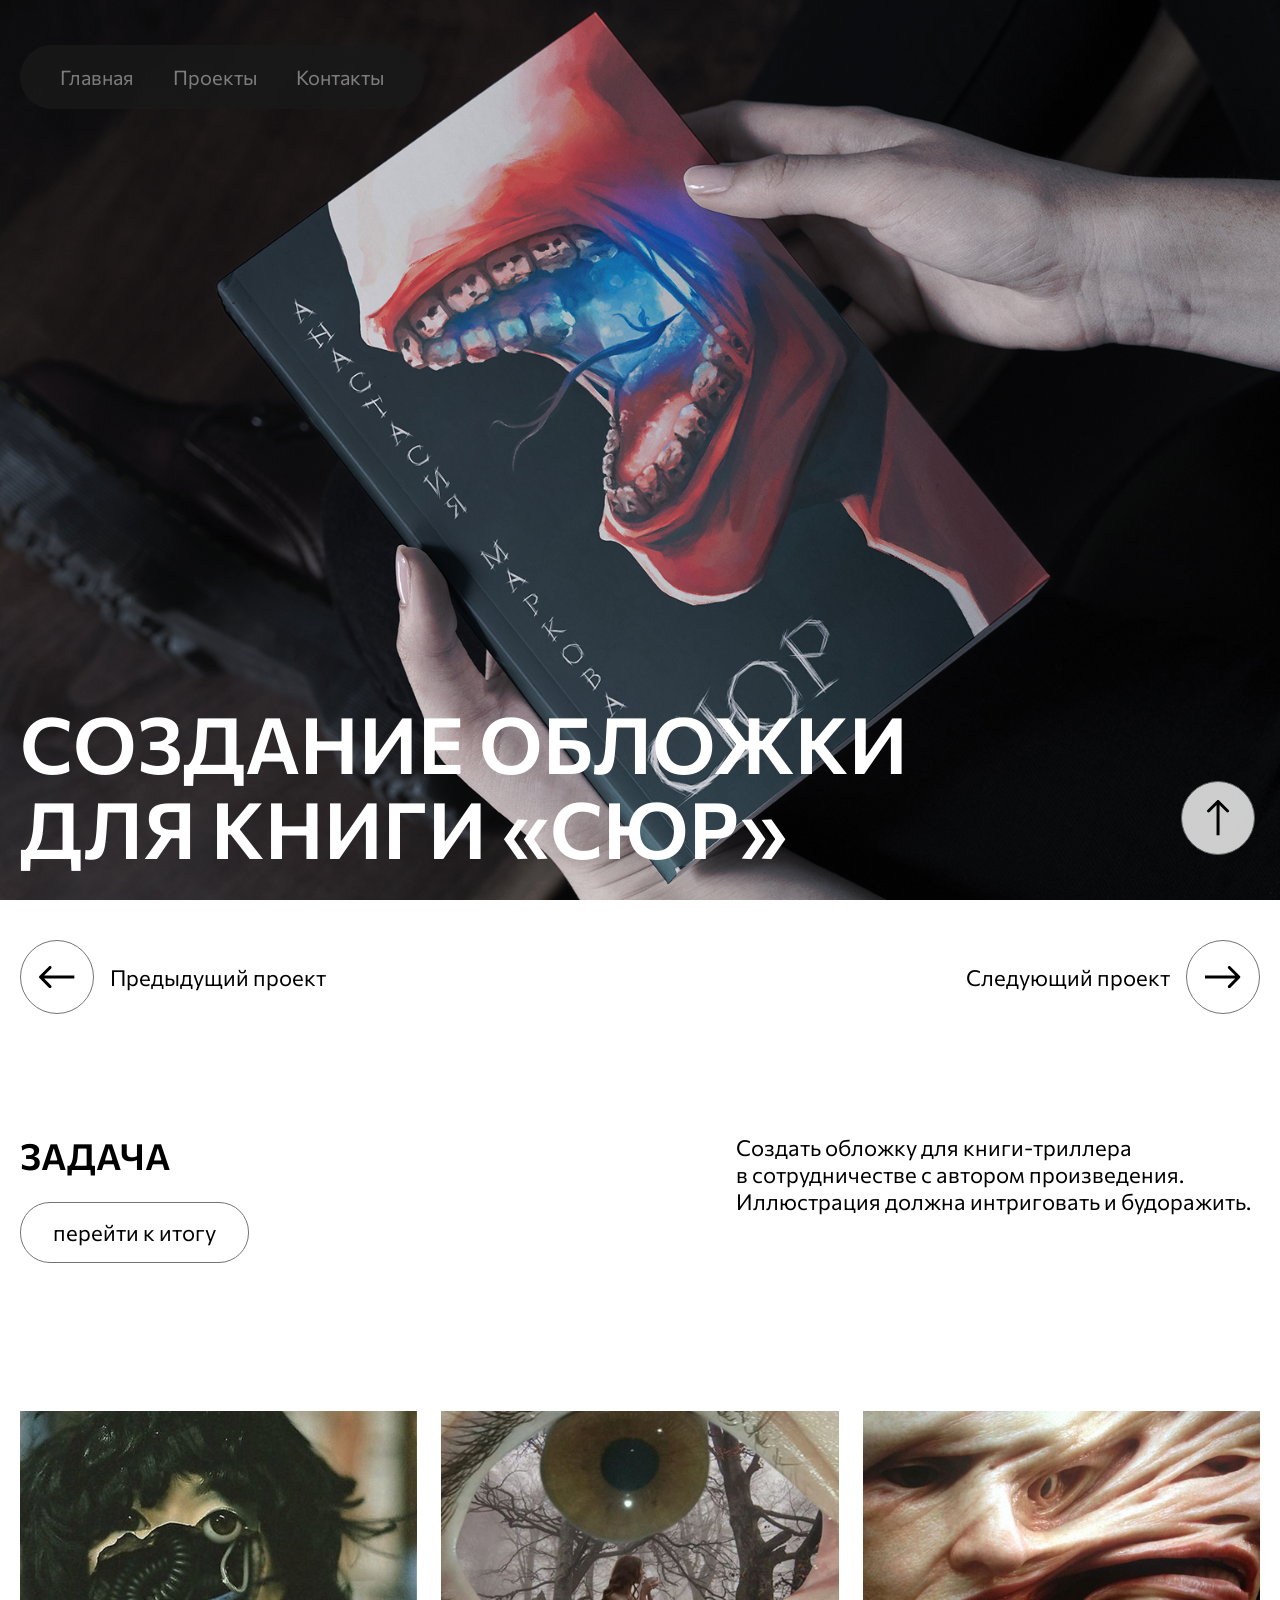
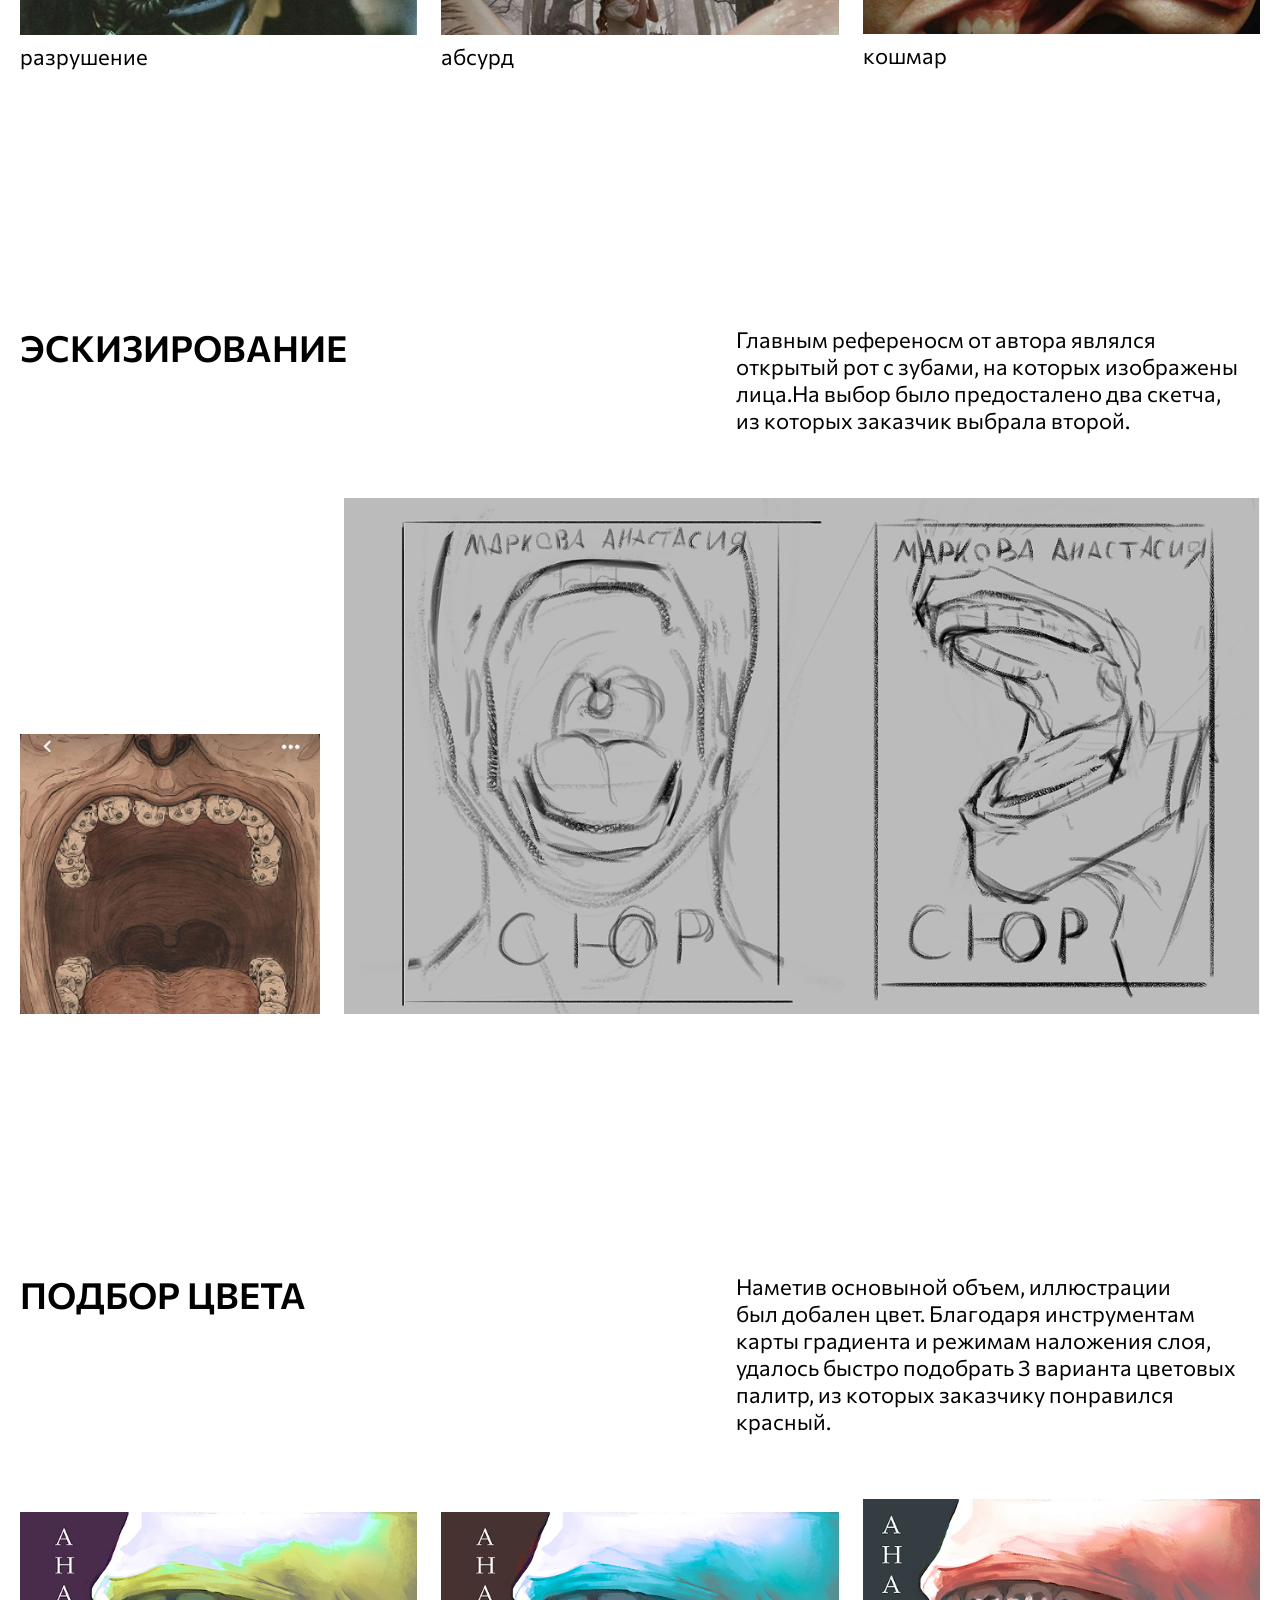
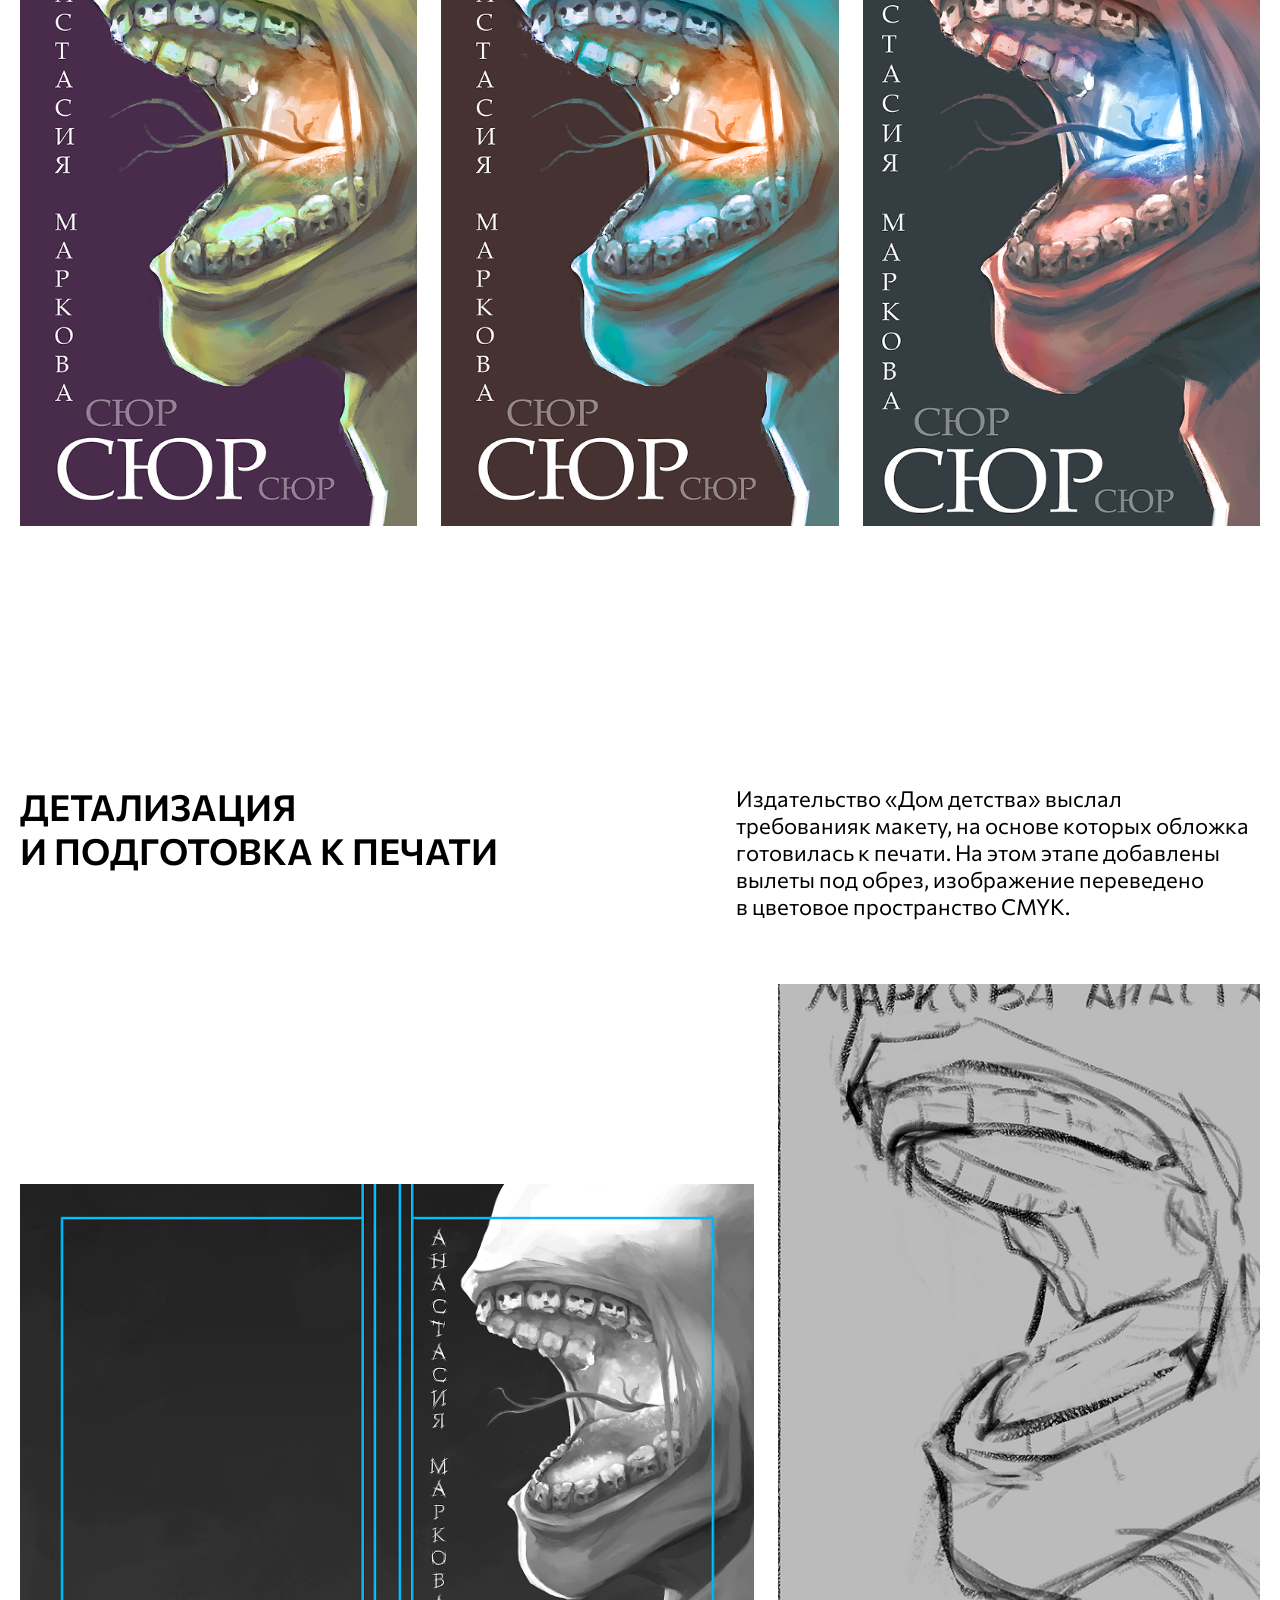
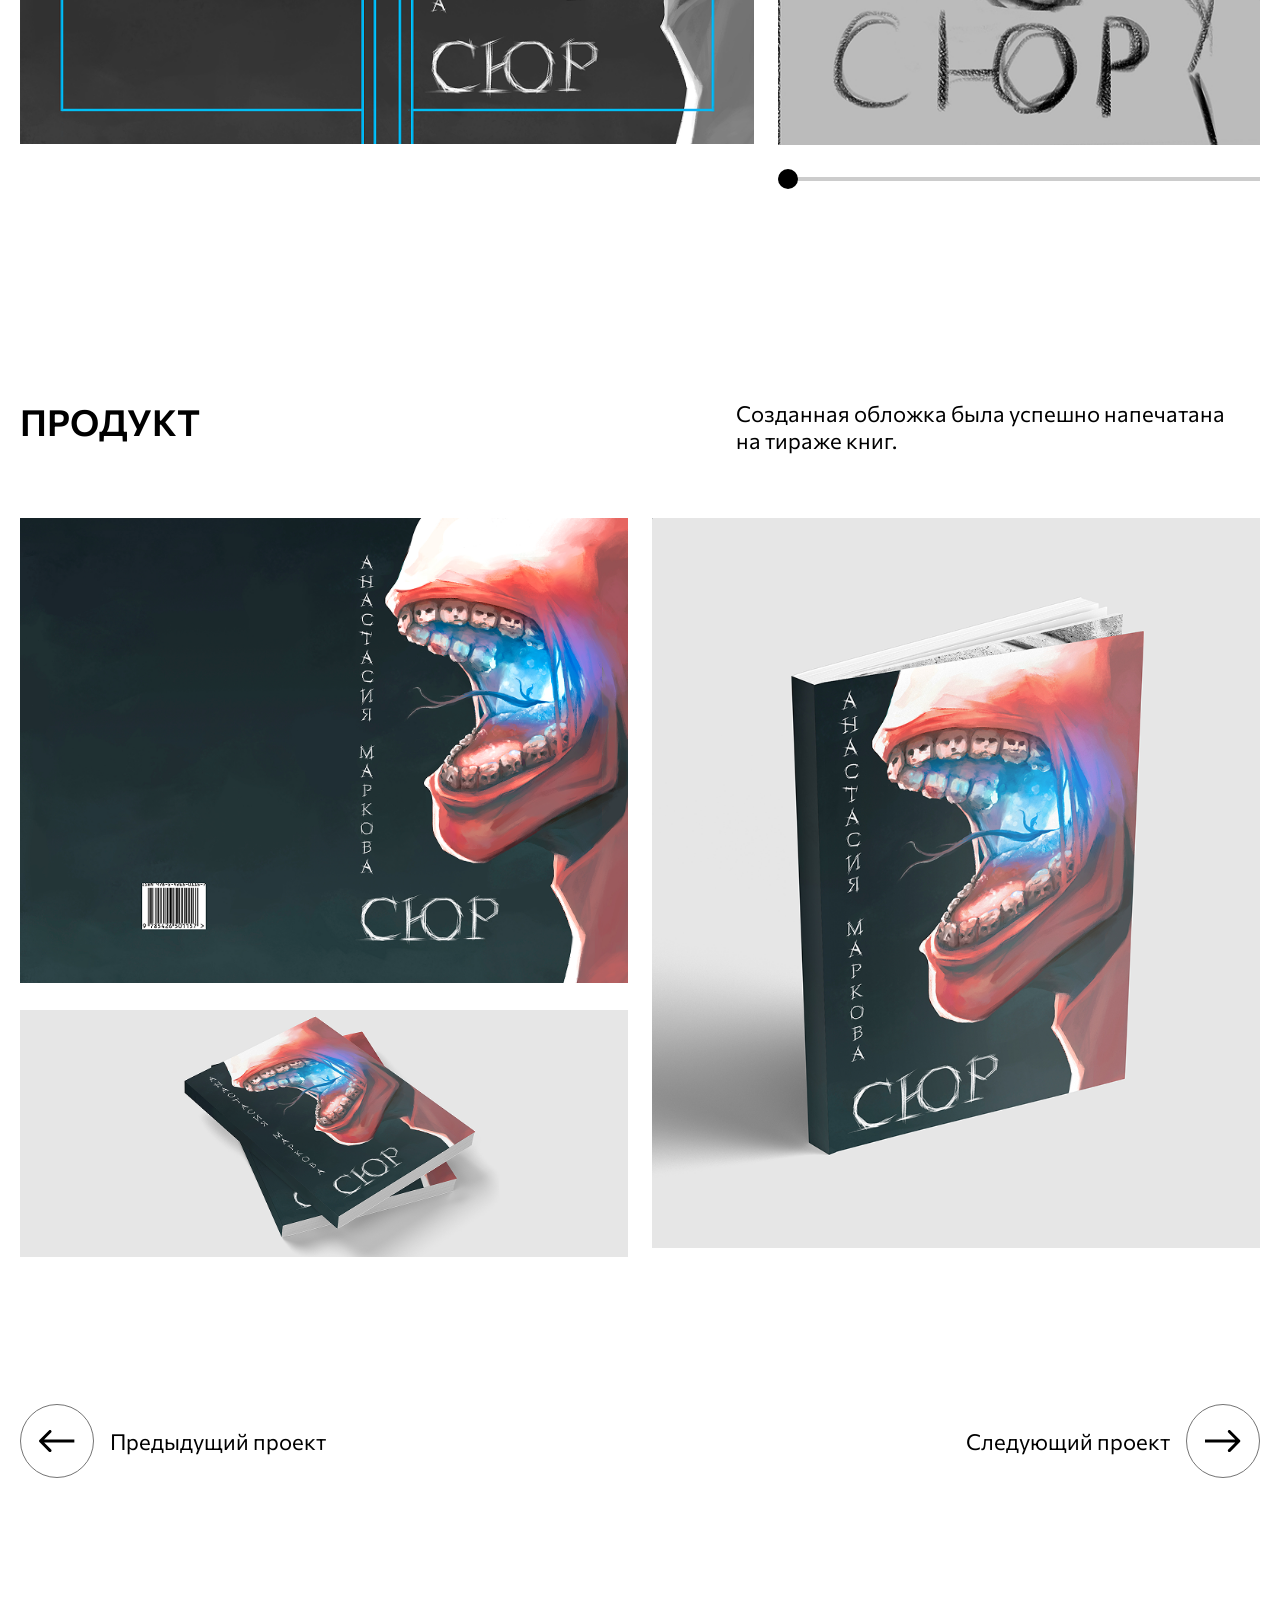
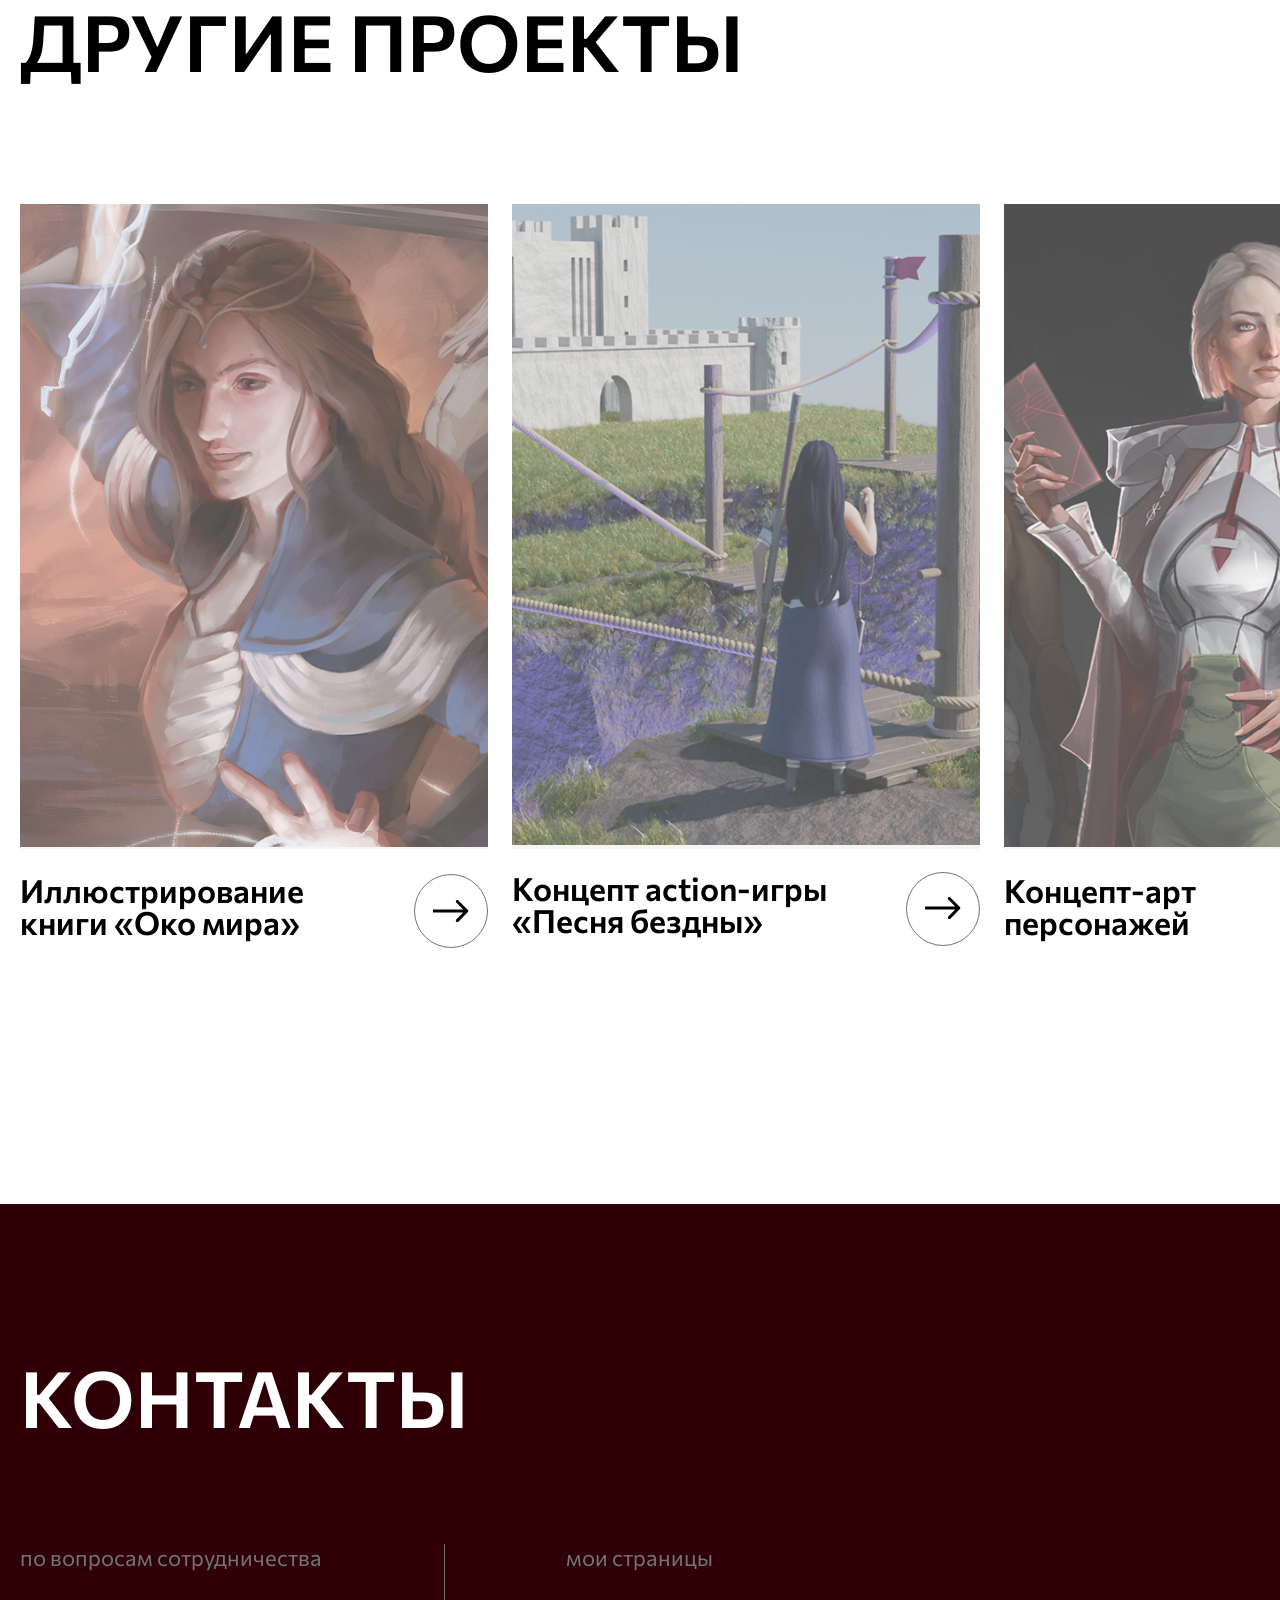
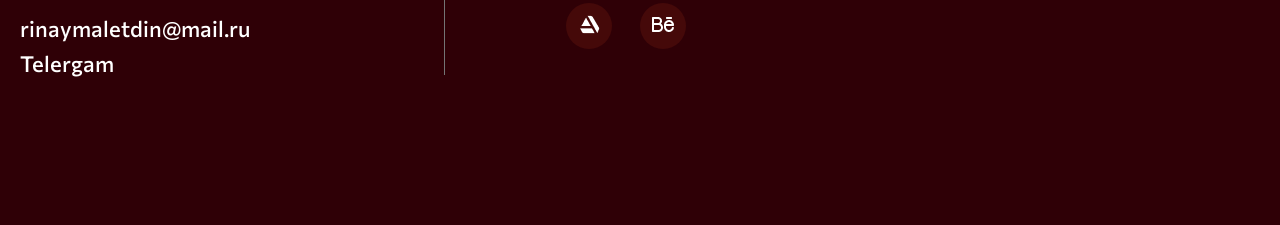
==== commit da1d54b9: "final" ====
--- a/book.html
+++ b/book.html
@@ -32,7 +32,7 @@
         </div>
     </div>
 
-    <section class="shapka" id="scroll_up_end" style="background-image: url('../assets/images/book/shapo.png')">
+    <section class="shapka" id="scroll_up_end" style="background-image: url('assets/images/book/shapo.png')">
         <div class="container">
             <h1 class="title">Создание обложки
                 для&nbsp;книги&nbsp;«Сюр»</h1>
@@ -347,13 +347,13 @@
                     </div>
 
                     <div class="buttons_block">
-                        <a href="">
+                        <a href="https://www.artstation.com/rinaym">
                             <div class="so_but">
                                 <img src="assets/icons/artstation.png" alt="">
                             </div>
                         </a>
 
-                        <a href="">
+                        <a href="https://www.behance.net/chaypotikf">
                             <div class="so_but">
                                 <img src="assets/icons/behance.png" alt="">
                             </div>
--- a/css/main.css
+++ b/css/main.css
@@ -81,7 +81,7 @@
 }
 
 .container{
-    max-width: 1620px;
+    max-width: 1450px;
     padding: 0 20px;
     margin: 0 auto;
 }
@@ -103,7 +103,7 @@
     padding: 22px 40px;
     opacity: 80%;
 
-    transition: transform 0.3s ease, opacity 0.3s ease;
+    transition: transform 0.4s ease, opacity 0.3s ease;
 }
 
 
@@ -122,7 +122,7 @@
 }
 
 .navigation.hide {
-    transform: translateY(-150%);
+    transform: translateY(-155%);
 }
 
 .back{
--- a/css/bloks.css
+++ b/css/bloks.css
@@ -219,14 +219,34 @@
 
 /* КАРУСЕЛЬ КАРУСЕЛЬ */
 
+.karusel{
+    position: relative; /* ВАЖНО */
+    width: 100%;
+}
+
 .kar_next{
     display: flex;
     flex-direction: row;
     gap: 64px;
-    justify-content: end;
-    padding-top: 24px;
-}
-
+    justify-content: center;
+    padding-bottom: 24px;
+    position: absolute;
+    bottom: 0;
+    right: 32px;
+
+    z-index: 10;
+}
+
+.karusel img{
+    width: 100%;
+    height: auto;
+    display: block;
+}
+
+.karusel_btn{
+    background: rgb(225, 225, 225, 0.5);
+    border: 1px solid black;
+}
 
 
 /* ДРУГИЕ ПРОЕКТЫ */
@@ -248,16 +268,15 @@
     flex-wrap: nowrap;
     gap: 24px;
 
-    overflow-y:hidden;
+    overflow-y: hidden;
     overflow-x: visible;
     scroll-behavior: auto;
 
-    margin-left: calc(-1 * clamp(16px, 10vw, 150px));
-    margin-right: calc(-1 * clamp(16px, 10vw, 150px));
+    margin-left: calc(-1 * clamp(16px, 15%, 260px));
+    margin-right: calc(-1 * clamp(16px, 15%, 260px));
   
-    padding-left: clamp(16px, 10vw, 150px);
-    padding-right: clamp(16px, 10vw, 150px);
-
+    padding-left: clamp(16px, 15%, 260px);
+    padding-right: clamp(16px, 15%, 260px);
 }
 
 
@@ -284,15 +303,19 @@
 
 .klet_im{
     position: relative;
-    height: 725px;
+}
+
+.klet_im a img{
+    width: 468px;
 }
 
 .klet_im::before {
     content: "";
     position: absolute;
     inset: 0;
-
-    background: rgba(0, 0, 0, 0.5);
+    height: 645px;
+
+    background: rgba(225, 225, 225, 0.35);
     pointer-events: none;
 
     opacity: 1;
--- a/css/glavnaya.css
+++ b/css/glavnaya.css
@@ -26,7 +26,7 @@
 .name{
     display: flex;
     flex-direction: column;
-    gap: 520px;
+    gap: 420px;
 }
 
 .graf h3{
@@ -88,6 +88,7 @@
     display: flex;
     justify-content: space-between;
     flex-direction: row;
+    gap: 8px;
 }
 
 .tag{
@@ -164,6 +165,7 @@
 }
 
 .vertic{
+    width: auto;
     display: flex;
     flex-direction: column;
     gap: 8px;
@@ -177,27 +179,37 @@
 .vertic_item{
     position: relative;
     cursor: pointer;
+    display: flex;
+    flex-direction: column;
+    align-items: flex-start;
 
     color: white;
     font-size: 22px;
     font-family: "CommissionerR";
-}
-
-.vertic_item span{
-    padding: 8px;
-}
+    
+}
+
 
 .vertic_item img {
     width: 100%;
+    height: auto;
     display: block;
+    transition: 0.3s;
 }
 
 .vertic_item::before {
     content: "";
     position: absolute;
     inset: 0;
-    background: rgba(0,0,0,0.6);
-    transition: 0.3s;
+    width: 100%;
+    background: linear-gradient(
+        to bottom,
+        rgb(225, 225, 225, 0.5) 0%,
+        rgba(167, 167, 167, 0.4) 100%
+    );
+
+    transition: opacity 0.3s ease;
+    opacity: 1;
 }
 
 .vertic_item.active::after {
@@ -205,9 +217,14 @@
     position: absolute;
     top: 0;
     right: 0;
-    width: 15px;
+    width: 100%;
     height: 100%;
-    background: linear-gradient(to bottom, rgb(172, 11, 13),  rgb(59, 0, 5));
+    background: linear-gradient(
+        to bottom,
+        transparent 0%,
+        rgb(0, 0, 0, 0.4) 100%
+    );
+    
 }
 
 .vertic_item span {
@@ -216,14 +233,24 @@
     left: 10px;
     color: white;
     z-index: 2;
-}
+    padding: 8px;
+
+    max-width: 200px;
+}
+
 
 .vertic_item:hover::before {
-    background: rgba(0,0,0,0);
+    background: linear-gradient(
+        to bottom,
+        transparent 0%,
+        rgb(0, 0, 0, 0.4) 100%
+    );
+    transition: 0.3s;
 }
 
 .vertic_item.active::before {
     background: rgba(0,0,0,0);
+    transition: 0.3s;
 }
 
 /* ПРАВАЯ ЧАСТЬ */
@@ -233,6 +260,8 @@
 
     display: flex;
     justify-content: flex-end; 
+
+
 }
 
 /* БЛЮР */
@@ -281,19 +310,21 @@
 /* Если нужно более плавное размытие с маской */
 .prew_inner {
     position: relative;
-    width: 55%;
+    width: 100%;
     height: 100%;
+    left: -8px;
 }
 
 
 .prew_inner img {
     position: absolute;
-    inset: 0;
+    bottom: 0;
+    width: 600px;
 
     transition: 
-        opacity 0.1s ease,
+        opacity 0.3s ease,
         transform 0.5s ease,
-        filter 0.1s ease;
+        filter 0.3s ease;
 }
 
 /* текущая */
@@ -326,7 +357,8 @@
 
 
 .triangle{
-    margin-left: -24px;
+    margin-left: 0px;
+    padding-bottom: 624px;
 }
 
 
@@ -354,11 +386,12 @@
 }
 
 .text_proj h3{
-    max-width: 527px;
+    max-width:727px;
 }
 
 .desc{
     max-width: 498px;
+    min-width: 445px;
 }
 
 .tags{
